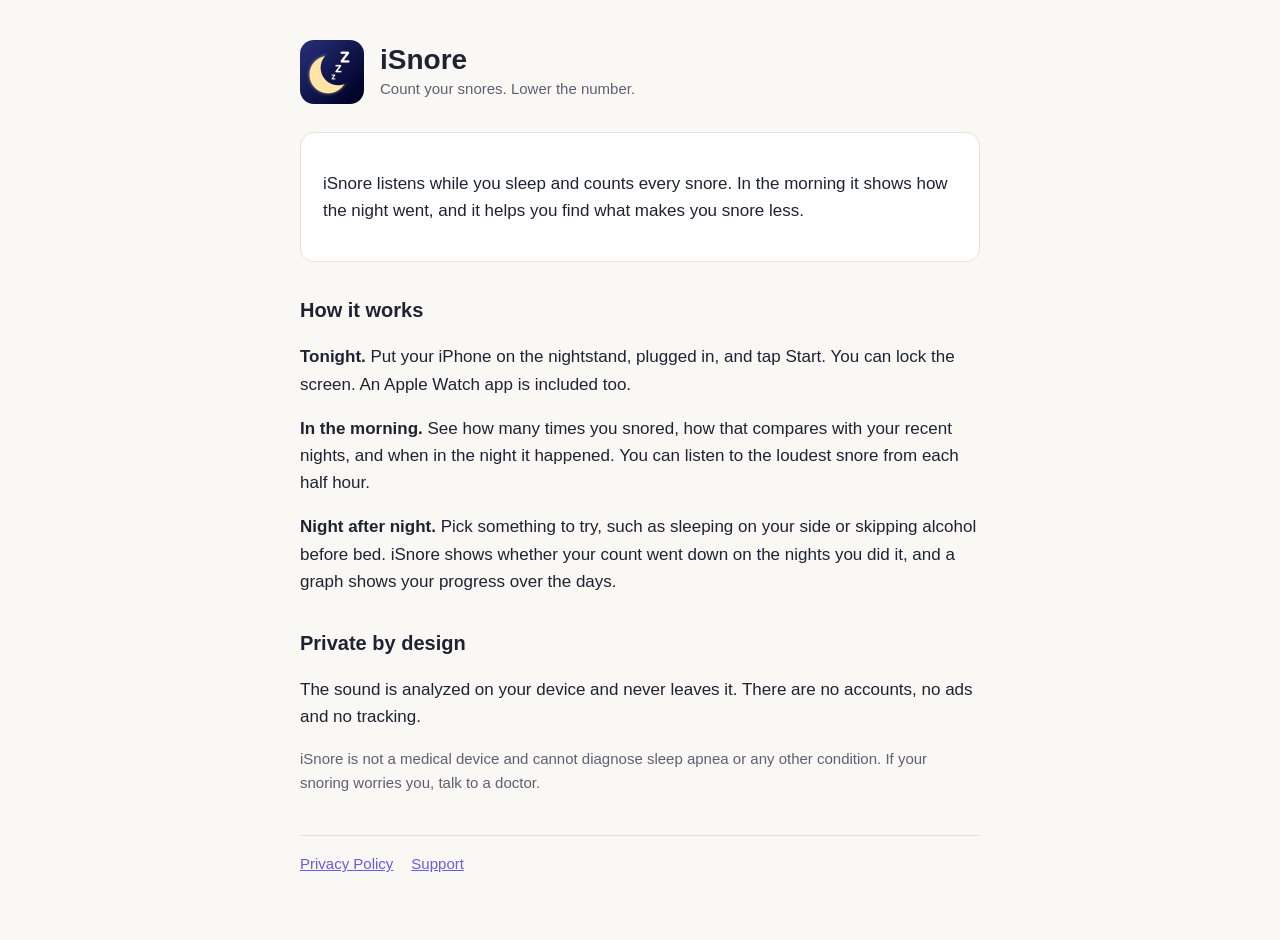
==== index.html @ 47a3edfd "iSnore site: home, privacy policy, support Co-Authored-By: Claude Opus 5.5 <noreply@anthropic.com>" ====
<!doctype html>
<html lang="en"><head><meta charset="utf-8"><meta name="viewport" content="width=device-width, initial-scale=1">
<title>iSnore</title><link rel="icon" href="icon.png"><link rel="stylesheet" href="style.css"></head>
<body><main>
<header><img src="icon.png" alt="iSnore"><div><h1>iSnore</h1><div class="muted">Count your snores. Lower the number.</div></div></header>
<div class="card"><p>iSnore listens while you sleep and counts every snore. In the morning it shows how the night went, and it helps you find what makes you snore less.</p></div>
<h2>How it works</h2>
<p><strong>Tonight.</strong> Put your iPhone on the nightstand, plugged in, and tap Start. You can lock the screen. An Apple Watch app is included too.</p>
<p><strong>In the morning.</strong> See how many times you snored, how that compares with your recent nights, and when in the night it happened. You can listen to the loudest snore from each half hour.</p>
<p><strong>Night after night.</strong> Pick something to try, such as sleeping on your side or skipping alcohol before bed. iSnore shows whether your count went down on the nights you did it, and a graph shows your progress over the days.</p>
<h2>Private by design</h2>
<p>The sound is analyzed on your device and never leaves it. There are no accounts, no ads and no tracking.</p>
<p class="muted">iSnore is not a medical device and cannot diagnose sleep apnea or any other condition. If your snoring worries you, talk to a doctor.</p>
<nav><a href="privacy.html">Privacy Policy</a><a href="support.html">Support</a></nav>
</main></body></html>
---- style.css ----
:root { --bg:#faf8f5; --fg:#1f2233; --muted:#5d6072; --accent:#6a5be0; --card:#fff; --line:#e6e1da; }
@media (prefers-color-scheme: dark) { :root { --bg:#16182a; --fg:#eceaf2; --muted:#a4a6b8; --card:#1f2236; --line:#2e3150; } }
* { box-sizing: border-box; }
body { margin:0; background:var(--bg); color:var(--fg); font:17px/1.6 -apple-system, BlinkMacSystemFont, "Segoe UI", Roboto, sans-serif; }
main { max-width: 720px; margin: 0 auto; padding: 40px 20px 64px; }
header { display:flex; align-items:center; gap:16px; margin-bottom:28px; }
header img { width:64px; height:64px; border-radius:14px; }
header a { color:inherit; text-decoration:none; }
h1 { font-size:28px; margin:0; line-height:1.2; }
h2 { font-size:20px; margin:32px 0 8px; }
p, li { color:var(--fg); }
.muted { color:var(--muted); font-size:15px; }
a { color:var(--accent); }
.card { background:var(--card); border:1px solid var(--line); border-radius:14px; padding:20px 22px; margin:18px 0; }
nav { margin-top:40px; padding-top:16px; border-top:1px solid var(--line); font-size:15px; }
nav a { margin-right:18px; }
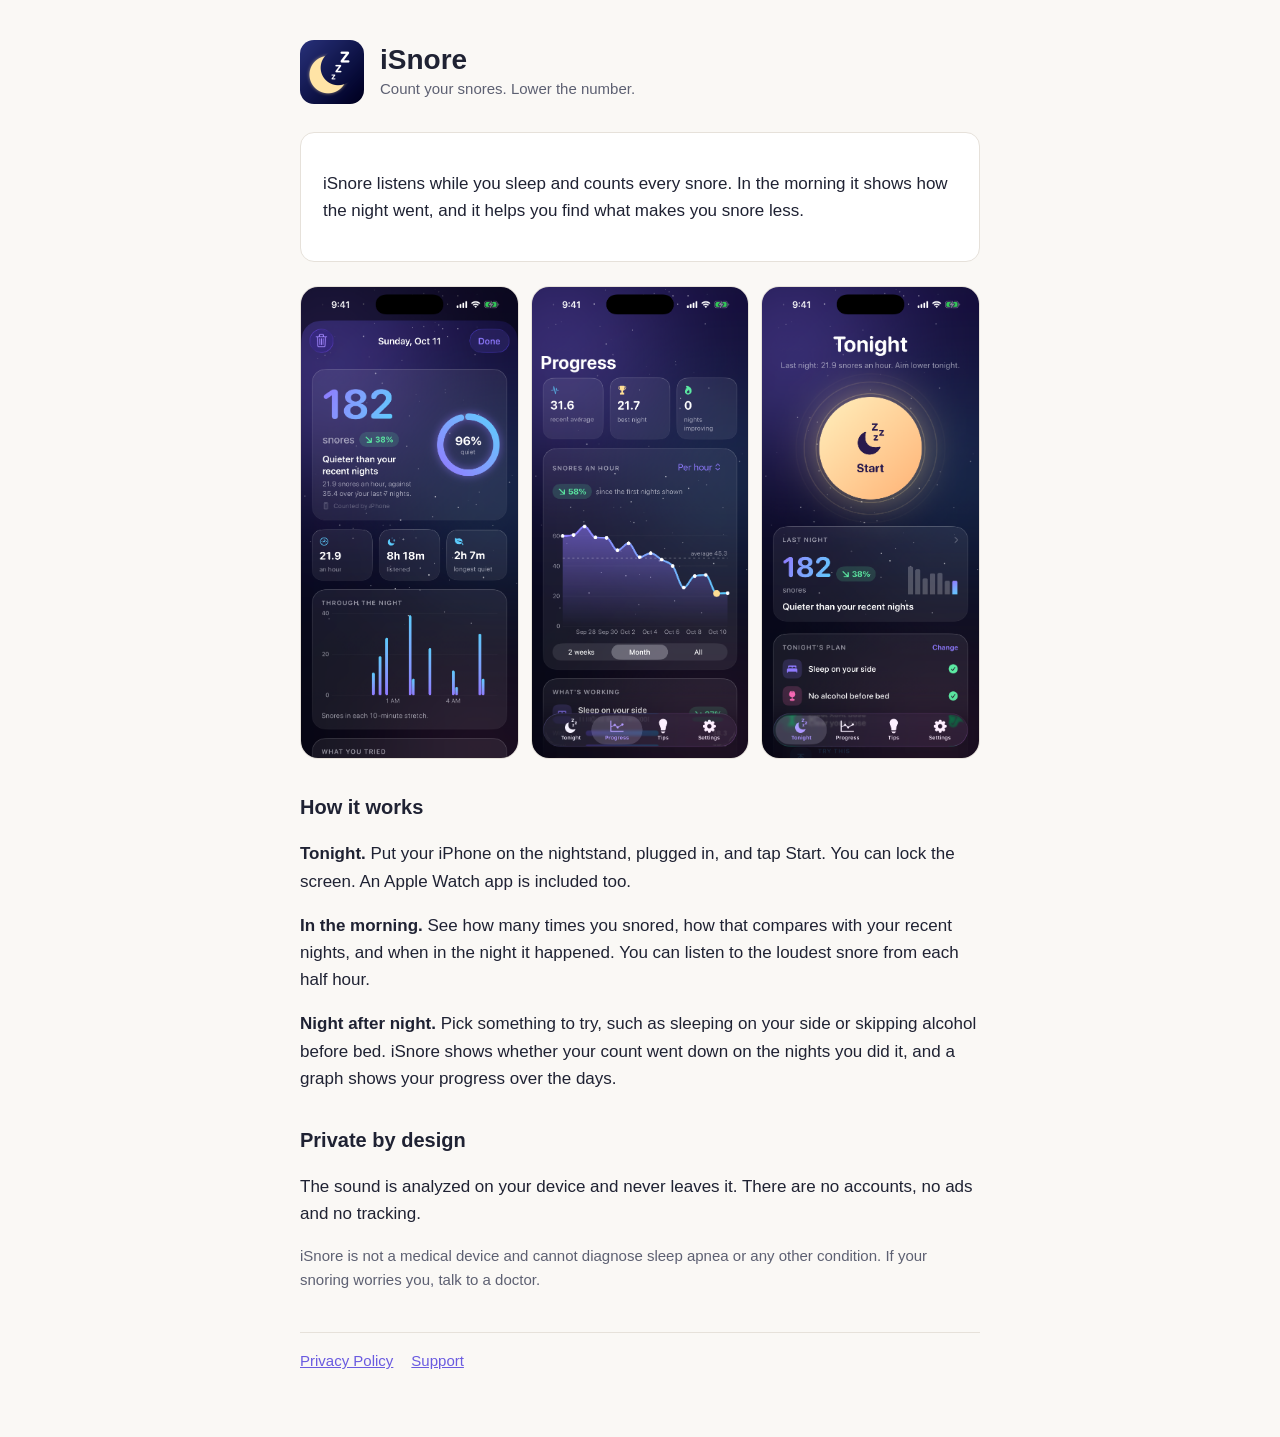
==== commit 9877a0ec: "Add screenshots to the home page Co-Authored-By: Claude Opus 5.5 <noreply@anthropic.com>" ====
--- a/index.html
+++ b/index.html
@@ -4,6 +4,7 @@
 <body><main>
 <header><img src="icon.png" alt="iSnore"><div><h1>iSnore</h1><div class="muted">Count your snores. Lower the number.</div></div></header>
 <div class="card"><p>iSnore listens while you sleep and counts every snore. In the morning it shows how the night went, and it helps you find what makes you snore less.</p></div>
+<div class="shots"><img src="shots/iSnore-1-results.png" alt="Morning results"><img src="shots/iSnore-2-progress.png" alt="Progress graph"><img src="shots/iSnore-3-tonight.png" alt="Tonight"></div>
 <h2>How it works</h2>
 <p><strong>Tonight.</strong> Put your iPhone on the nightstand, plugged in, and tap Start. You can lock the screen. An Apple Watch app is included too.</p>
 <p><strong>In the morning.</strong> See how many times you snored, how that compares with your recent nights, and when in the night it happened. You can listen to the loudest snore from each half hour.</p>
--- a/style.css
+++ b/style.css
@@ -14,3 +14,5 @@
 .card { background:var(--card); border:1px solid var(--line); border-radius:14px; padding:20px 22px; margin:18px 0; }
 nav { margin-top:40px; padding-top:16px; border-top:1px solid var(--line); font-size:15px; }
 nav a { margin-right:18px; }
+.shots { display:flex; gap:12px; margin:24px 0; }
+.shots img { width:0; flex:1; border-radius:18px; border:1px solid var(--line); }
